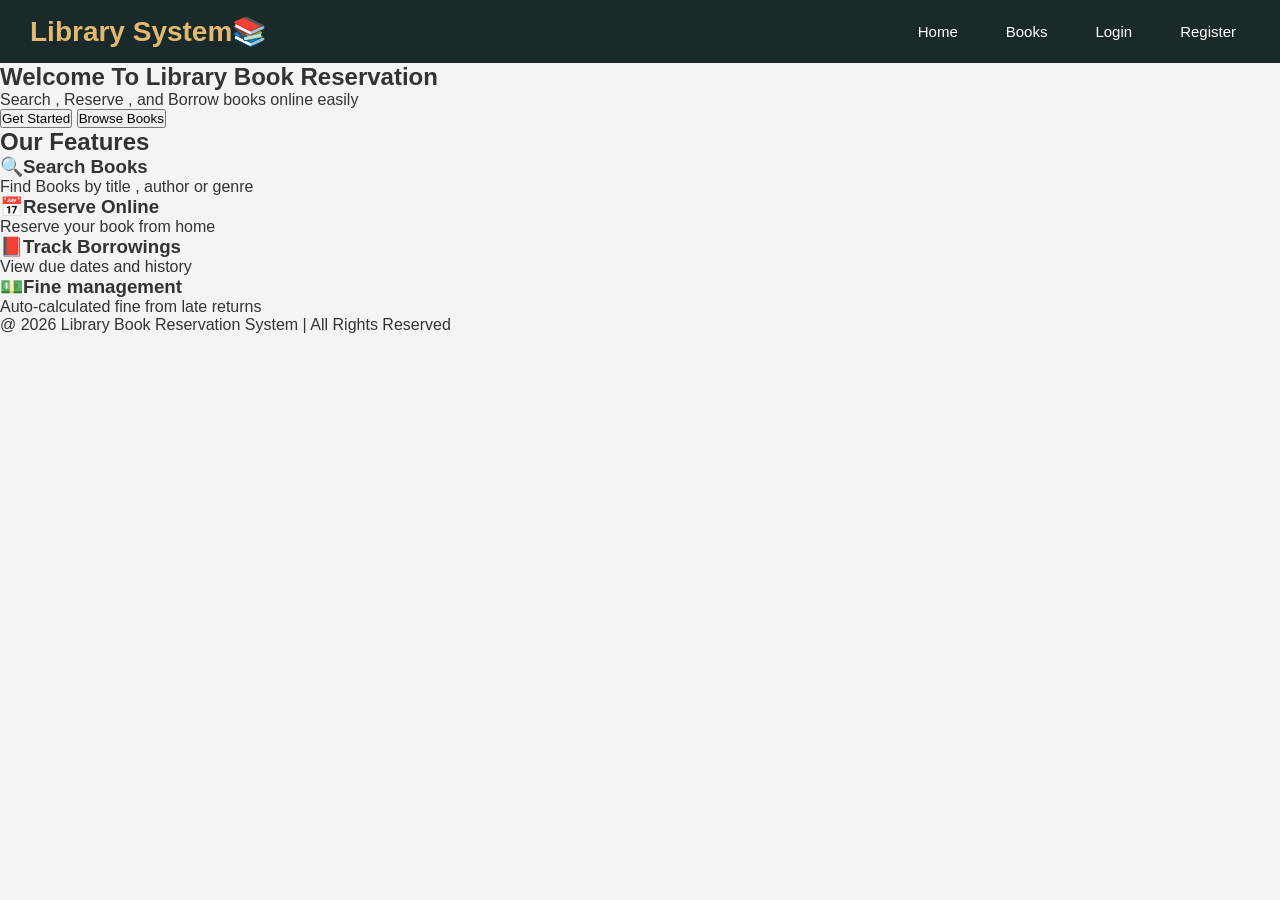
==== index.html @ af890836 "Making Navbar and the main features" ====
<!DOCTYPE html>
<html>
    <head>
        <title>Library Book Reservation System</title>
        <link rel="stylesheet" href="style.css">
    </head>
    <body>
        <!-- Navbar -->
        <nav>
            <h1>Library System📚</h1>
            <ul id="nav-books">
                <li><a href="#Home" >Home</a></li>
                <li><a href="#catalog" >Books</a></li>
                <li><a href="#login" >Login</a></li>
                <li><a href="#register" >Register</a></li>
            </ul>
        </nav>

        <!-- Homepage -->
         <div id="home">
            <section id="mysection">
                <h2>Welcome To Library Book Reservation</h2>
                <p>Search , Reserve , and Borrow books online easily</p>
                <button onclick="showpage('register')">Get Started</button>
                <button onclick="showpage('catalog')">Browse Books</button>
            </section>

            <!-- Features -->

            <section id="features-section">
                <h2>Our Features</h2>
                <div id="core-features">

                    <div class="feature-card">
                        <h3>🔍Search Books</h3>
                        <p>Find Books by title , author or genre</p>
                    </div>

                    <div class="feature-card">
                        <h3>📅Reserve Online</h3>
                        <p>Reserve your book from home</p>
                    </div>

                    <div class="feature-card">
                        <h3>📕Track Borrowings</h3>
                        <p>View due dates and history</p>
                    </div>

                    <div class="feature-card">
                        <h3>💵Fine management</h3>
                        <p>Auto-calculated fine from late returns</p>
                    </div>
                </div>

                <footer>
                    <p>@ 2026 Library Book Reservation System | All Rights Reserved</p>
                </footer>
            </section>
         </div>
    </body>
</html>
---- style.css ----
* {
    margin: 0;
    padding: 0;
    box-sizing: border-box;
}

body{
    font-family: Arial, sans-serif;
    background-color: #f4f4f4;
    color: #333333;
}

nav {
    background-color: #1a2a2a;
    padding: 15px 30px;
    display: flex;
    align-items: center;
    justify-content: space-between;
}

nav h1 {
    color: #e2b96f;
    font-size: 28px;
}

nav ul {
    list-style: none;
    display: flex;
    gap: 20px;
}

nav ul  li  a {
    color: #ffffff;
    text-decoration: none;
    font-size: 15px;
    padding: 8px 14px;
    border-radius: 6px;
    transition: background-color 0.3s;
}

nav ul li a:hover {
    background-color: #e2b96f;
    color: #1a1a2e;
}
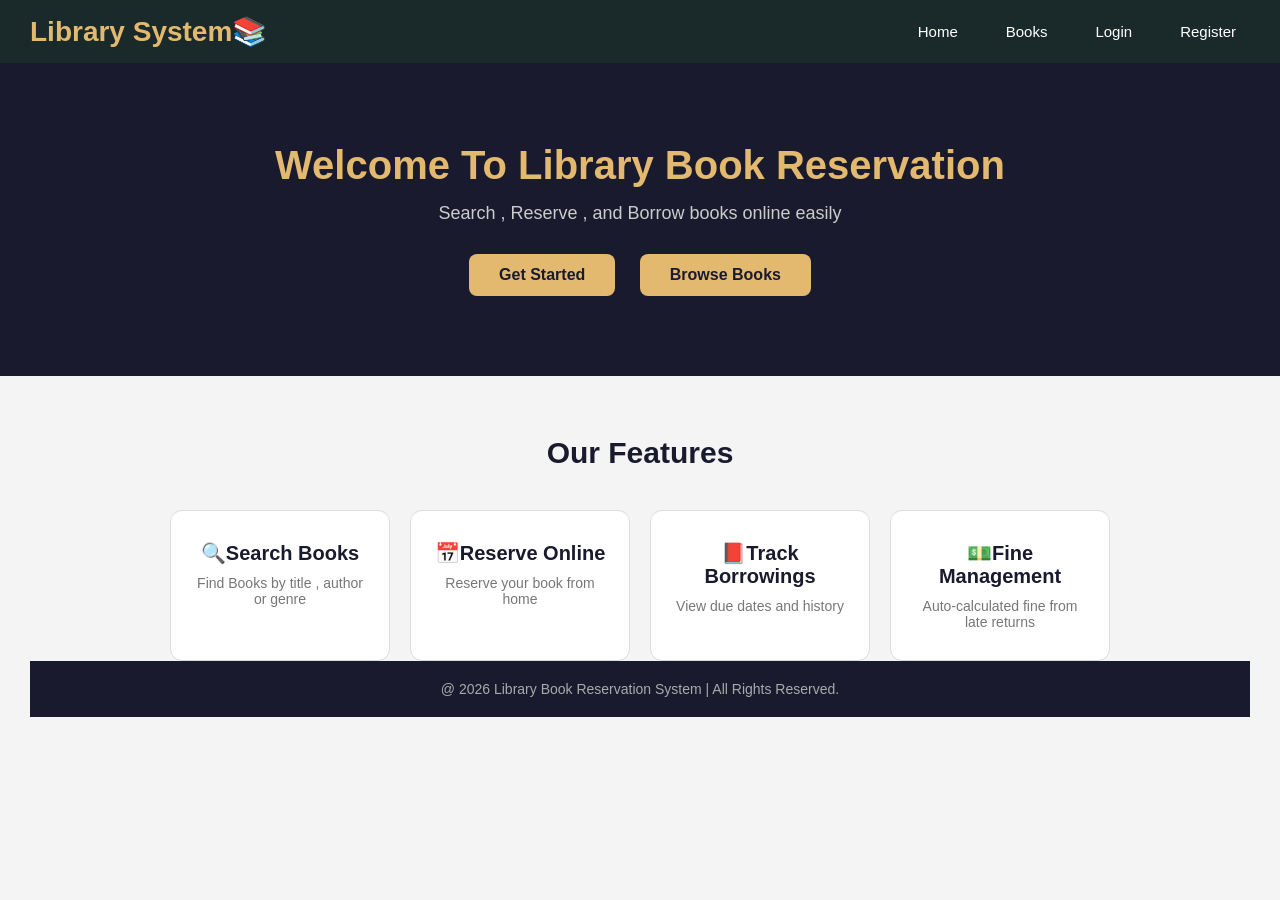
==== commit 803b0aad: "updated code" ====
--- a/index.html
+++ b/index.html
@@ -47,15 +47,17 @@
                     </div>
 
                     <div class="feature-card">
-                        <h3>💵Fine management</h3>
+                        <h3>💵Fine Management</h3>
                         <p>Auto-calculated fine from late returns</p>
                     </div>
                 </div>
 
                 <footer>
-                    <p>@ 2026 Library Book Reservation System | All Rights Reserved</p>
+                    <p>@ 2026 Library Book Reservation System | All Rights Reserved.</p>
                 </footer>
             </section>
+
+
          </div>
     </body>
 </html>
--- a/style.css
+++ b/style.css
@@ -41,4 +41,93 @@
 nav ul li a:hover {
     background-color: #e2b96f;
     color: #1a1a2e;
+}
+
+#mysection {
+    text-align: center;
+    padding: 80px 20px;
+    background-color: #1a1a2e;
+    color: white;
+}
+
+#mysection h2 {
+    font-size: 40px;
+    color: #e2b96f;
+    margin-bottom: 15px;
+}
+
+#mysection p {
+  font-size: 18px;
+  color: #cccccc;
+  margin-bottom: 30px;
+}
+
+#mysection button {
+    padding: 12px 30px;
+    font-size: 16px;
+    border: none;
+    border-radius: 8px;
+    margin: 0 10px;
+    cursor:pointer;
+    transition: background-color 0.3s;
+}
+
+#mysection button {
+  background-color: #e2b96f;
+  color: #1a1a2e;
+  font-weight: bold;
+}
+#mysection button:hover {
+  background-color: #f0d090;
+}
+
+#features-section {
+    padding:60px 30px;
+    text-align: center;
+    background-color: #f4f4f4;
+}
+
+#features-section h2 {
+    font-size: 30px;
+    color: #1a1a2e;
+    margin-bottom: 40px;
+}
+
+#core-features {
+    display: flex;
+    justify-content: center;
+    gap: 20px;
+    /* flex-wrap: wrap; */
+}
+
+.feature-card {
+    background-color: #ffffff;
+    border: 1px solid #dddddd;
+    border-radius: 12px;
+    padding: 30px 20px;
+    width: 220px;
+    transition: transform 0.3s , box-shadow 0.3s;
+}
+.feature-card:hover {
+  transform: translateY(-5px);
+  box-shadow: 0 8px 20px rgba(0, 0, 0, 0.1);
+  border-color: #e2b96f;
+}
+
+.feature-card h3 {
+  font-size: 20px;
+  color: #1a1a2e;
+  margin-bottom: 10px;
+}
+
+.feature-card p {
+  font-size: 14px;
+  color: #777777;
+}
+footer {
+    background-color: #1a1a2e;
+    color: #aaaaaa;
+    text-align: center;
+    padding: 20px;
+    font-size: 14px;
 }
